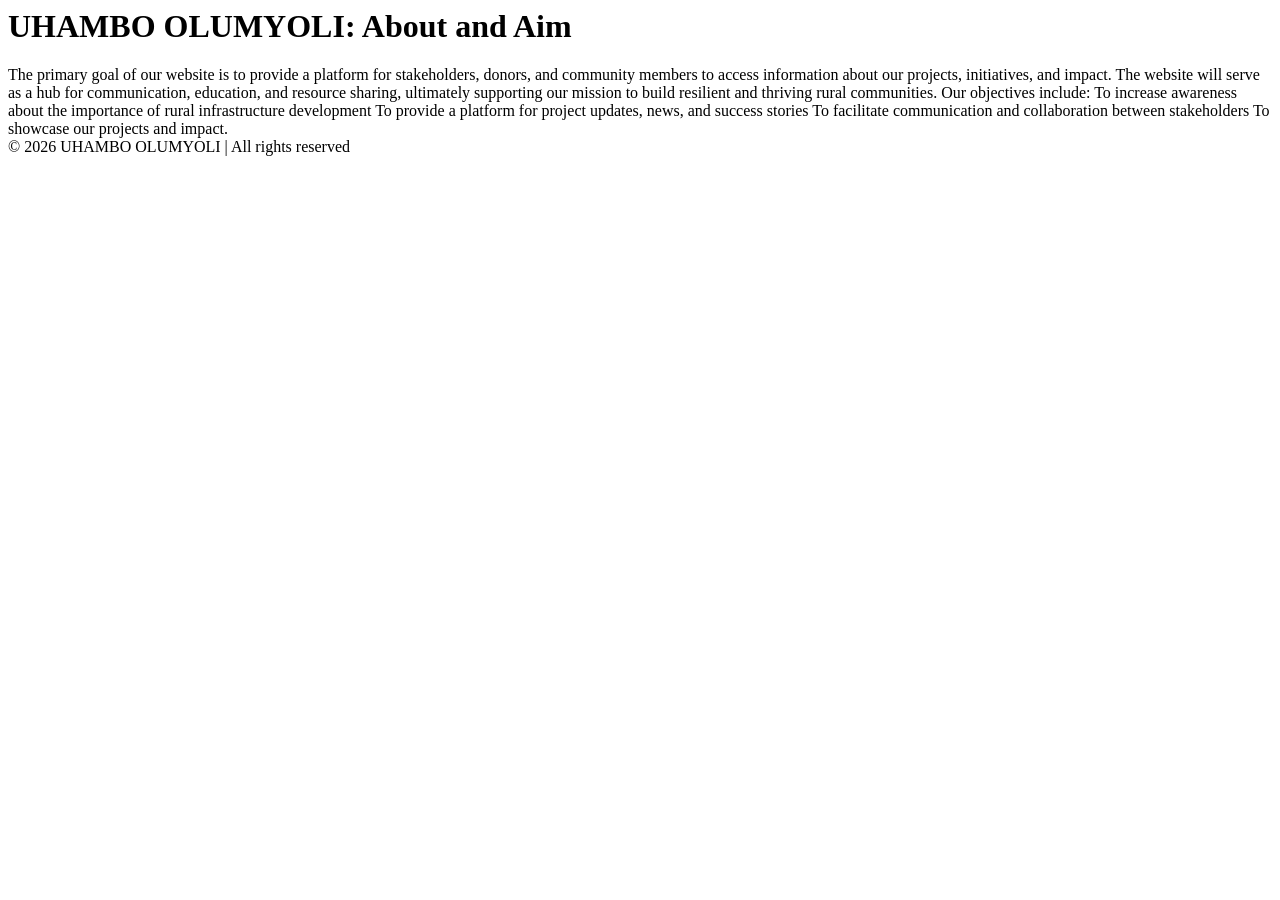
==== About.html @ 9ec94fbd "first commit" ====
<Doctype! html>
<html> 
    <h1> UHAMBO OLUMYOLI: About and Aim</h1>
<body> The primary goal of our website is to provide a platform for stakeholders, donors, and community members to access information about our projects, initiatives, and impact. The website will serve as a hub for communication, education, and resource sharing, ultimately supporting our mission to build resilient and thriving rural communities. Our objectives include: 

To increase awareness about the importance of rural infrastructure development 

To provide a platform for project updates, news, and success stories 

To facilitate communication and collaboration between stakeholders 

To showcase our projects and impact.
</body>
<footer>&copy; 2026 UHAMBO OLUMYOLI | All rights reserved</footer>
</html>
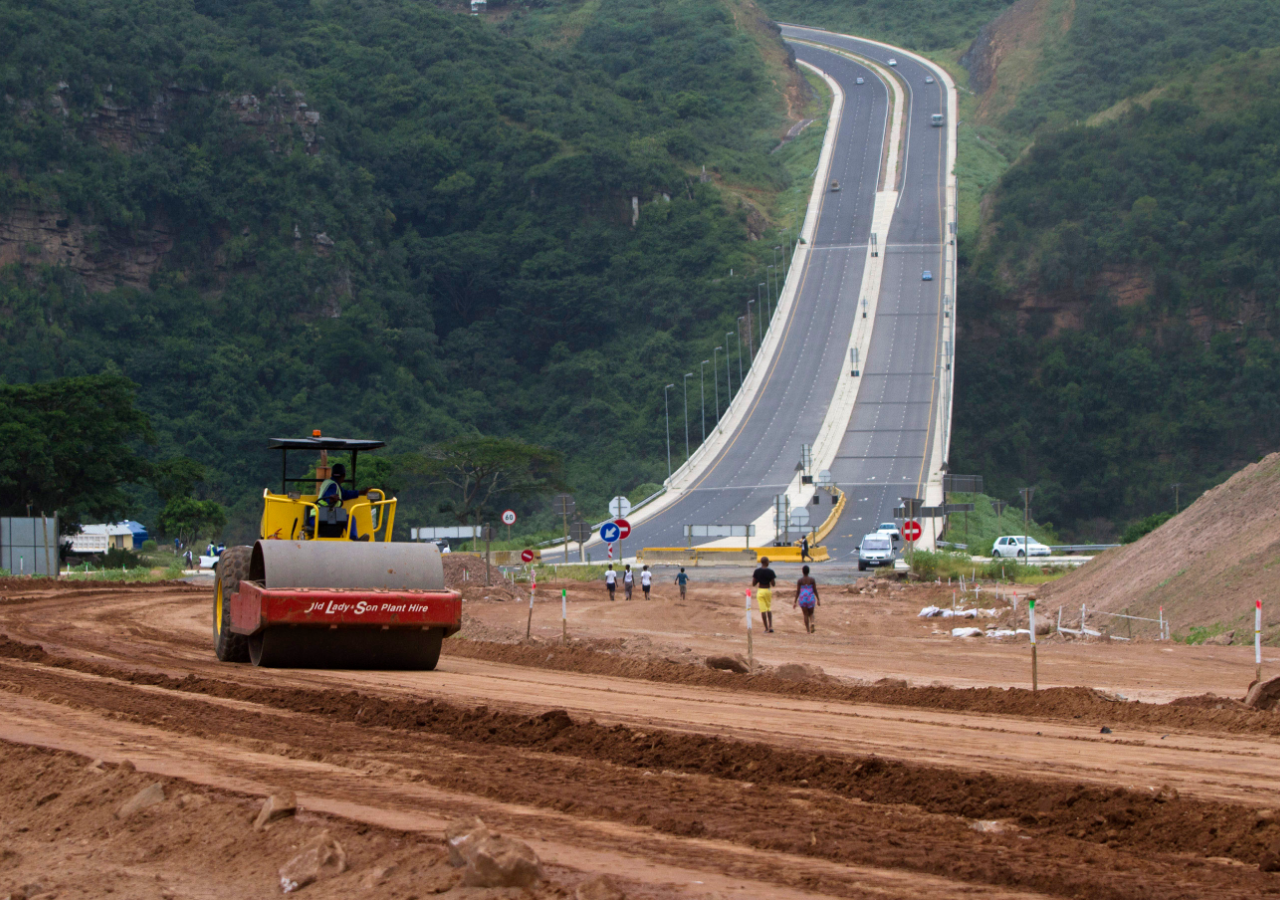
==== commit f783c6e8: "Commiting part2 files" ====
--- a/About.html
+++ b/About.html
@@ -1,15 +1,12 @@
-<Doctype! html>
-<html> 
-    <h1> UHAMBO OLUMYOLI: About and Aim</h1>
-<body> The primary goal of our website is to provide a platform for stakeholders, donors, and community members to access information about our projects, initiatives, and impact. The website will serve as a hub for communication, education, and resource sharing, ultimately supporting our mission to build resilient and thriving rural communities. Our objectives include: 
-
-To increase awareness about the importance of rural infrastructure development 
-
-To provide a platform for project updates, news, and success stories 
-
-To facilitate communication and collaboration between stakeholders 
-
-To showcase our projects and impact.
-</body>
-<footer>&copy; 2026 UHAMBO OLUMYOLI | All rights reserved</footer>
-</html>+<!DOCTYPE html>
+        <html lang="en">
+        <head>
+            <meta charset="UTF-8">
+            <meta name="viewport" content="width=device-width, initial-scale=1.0">
+            <link rel="stylesheet" href="CSS/style.css">
+            <title>UHAMBO OLUMYOLI</title>
+        </head>
+        <body>
+            
+        </body>
+    </html>
--- a/CSS/style.css
+++ b/CSS/style.css
@@ -0,0 +1,76 @@
+/*GLOBAL STYLES*/
+html, body{
+    height: 100%;
+    margin: 0;
+    padding: 0;
+} 
+header{
+    background-color: clear;
+    text-align: center;
+    padding: 25px;
+}
+h1{
+    text-align: center;
+}
+h3{
+    text-align: center
+}
+body {
+    margin: 0px;
+    font-family: Arial, sans-serif;
+    background-image:url(../Images/Building1.jpg);
+    background-repeat: no-repeat;
+    background-size: cover;
+    background-position: center;
+    background-attachment: fixed;
+    min-height: 100vh;
+    display: flex;
+    flex-direction: column;
+}
+main{
+    margin-left: 20px;
+    margin-right: 20px;
+    flex: 1;
+}
+.navbar ul {
+    list-style-type: none;
+    background-color: rgb(50, 103, 50);
+    padding: 0px;
+    margin: 20px 0;
+    overflow: hidden;
+    display: flex;
+    justify-content: center;
+    gap: 40px;
+    list-style: none;
+}
+nav a{
+    color: white;
+    text-decoration: none;
+    margin: 0 15px;
+}
+.navbar a{
+    color: white;
+    text-decoration: none;
+    padding: 15px;
+    display: block;
+    text-align: center;
+    margin: 0 15px;
+}
+.navbar a:hover{
+    background-color: rgb(52, 32, 31);
+}
+.navbar li{
+    float: left;
+}
+footer {
+    display: block;
+    clear: both;
+    background-color: rgb(69, 37, 37);
+    color: white;
+    text-align: center;
+    padding: 10px 0;
+
+}
+pre{
+    font-family: Arial;
+}
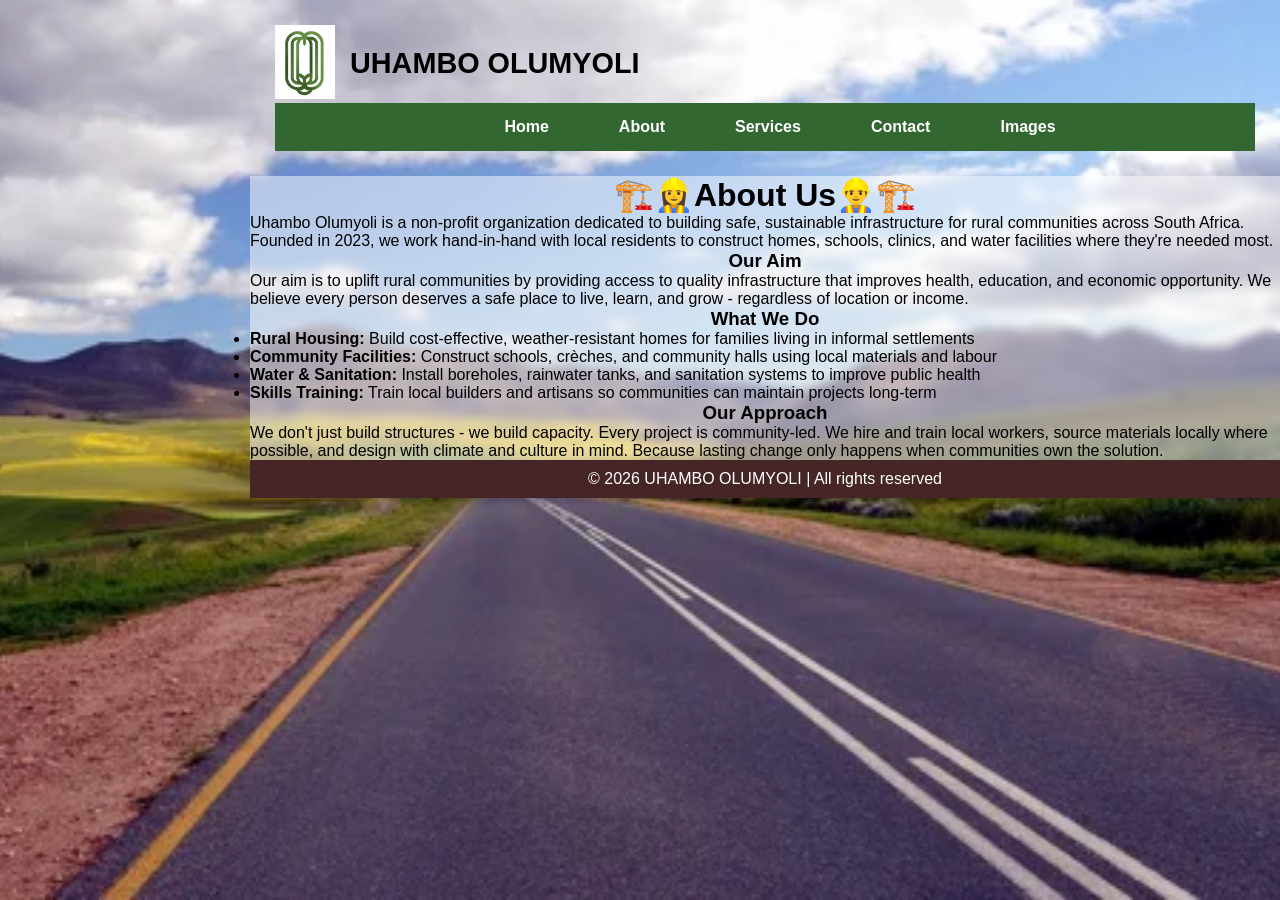
==== commit 28a9677d: "Add construction gallery + update captions" ====
--- a/About.html
+++ b/About.html
@@ -7,6 +7,48 @@
             <title>UHAMBO OLUMYOLI</title>
         </head>
         <body>
-            
-        </body>
-    </html>
+            <header>
+                 <nav>
+    <div class="brand">
+    <div class="logo">
+        <img src="Images/Logo.jpeg" alt="uhambo olumyoli" width="240" height="120">
+    </div>
+    <h1>UHAMBO OLUMYOLI</h1></div>
+</div>
+</nav>
+    <nav class="navbar">
+<ul>
+     <li><a href="index.html">Home</a></li>
+    <li><a href="About.html">About</a></li>
+    <li><a href="Services.html">Services</a></li>
+    <li><a href="Contact.html">Contact</a></li>
+    <li><a href="Images.html">Images</a></li>
+</ul>
+</nav>
+     </header>
+<div class="text-block">
+  <h1>🏗️👷‍♀️About Us👷‍♂️🏗️</h1>
+  
+  <p>Uhambo Olumyoli is a non-profit organization dedicated to building safe, sustainable infrastructure for rural communities across South Africa. Founded in 2023, we work hand-in-hand with local residents to construct homes, schools, clinics, and water facilities where they're needed most.</p>
+
+  <h3>Our Aim</h3>
+  <p>Our aim is to uplift rural communities by providing access to quality infrastructure that improves health, education, and economic opportunity. We believe every person deserves a safe place to live, learn, and grow - regardless of location or income.</p>
+
+  <h3>What We Do</h3>
+  <ul>
+    <li><strong>Rural Housing:</strong> Build cost-effective, weather-resistant homes for families living in informal settlements</li>
+    <li><strong>Community Facilities:</strong> Construct schools, crèches, and community halls using local materials and labour</li>
+    <li><strong>Water & Sanitation:</strong> Install boreholes, rainwater tanks, and sanitation systems to improve public health</li>
+    <li><strong>Skills Training:</strong> Train local builders and artisans so communities can maintain projects long-term</li>
+  </ul>
+
+  <h3>Our Approach</h3>
+  <p>We don't just build structures - we build capacity. Every project is community-led. We hire and train local workers, source materials locally where possible, and design with climate and culture in mind. Because lasting change only happens when communities own the solution.</p>
+</section>
+</div>
+<footer>&copy; 2026 UHAMBO OLUMYOLI | All rights reserved
+</footer>
+
+        
+</body>
+</html>
--- a/CSS/style.css
+++ b/CSS/style.css
@@ -1,9 +1,29 @@
 /*GLOBAL STYLES*/
+
 html, body{
     height: 100%;
     margin: 0;
     padding: 0;
 } 
+* {
+    margin: 0;
+    padding: 0;
+    box-sizing: border-box;
+}
+.logo img{
+    width: 60px;
+    height: auto;
+
+}
+.brand {
+    display: flex;
+    align-items: center;
+        gap: 15px;
+}
+.brand h1{
+    margin: 0;
+    font-size: 1.8rem;
+}
 header{
     background-color: clear;
     text-align: center;
@@ -11,14 +31,20 @@
 }
 h1{
     text-align: center;
+    color: black;
+    font-family: Arial, Helvetica, sans-serif;
+}
+h2{
+    text-align: center;
+    color: white;
 }
 h3{
-    text-align: center
+    text-align: center;
+    color: black;
 }
 body {
-    margin: 0px;
-    font-family: Arial, sans-serif;
-    background-image:url(../Images/Building1.jpg);
+    font-family: Arial, Helvetica, sans-serif;
+    background-image:url(../Images/Product.jpg);
     background-repeat: no-repeat;
     background-size: cover;
     background-position: center;
@@ -26,42 +52,51 @@
     min-height: 100vh;
     display: flex;
     flex-direction: column;
+    padding-left: 250px;
+  background-size: cover;
+  color: white; /* text stays white + bright */
+  margin: 0;
 }
 main{
-    margin-left: 20px;
-    margin-right: 20px;
+    margin: 30px auto;
+    background: rgba(255, 255, 255, 0.5);
+    padding: 40px;
+    max-width: 1000px;
+    border-radius: 8px;
+    box-shadow: 0 4px 15 px rgba(0,0,0,0.2);
     flex: 1;
 }
 .navbar ul {
     list-style-type: none;
     background-color: rgb(50, 103, 50);
     padding: 0px;
-    margin: 20px 0;
+    margin: 0;
     overflow: hidden;
     display: flex;
     justify-content: center;
     gap: 40px;
     list-style: none;
+    width: 100%;
 }
 nav a{
     color: white;
     text-decoration: none;
     margin: 0 15px;
+    font-weight: bold;
 }
 .navbar a{
     color: white;
     text-decoration: none;
-    padding: 15px;
+    padding: 15px 0;
     display: block;
     text-align: center;
     margin: 0 15px;
+    width: 100%;
 }
 .navbar a:hover{
     background-color: rgb(52, 32, 31);
 }
-.navbar li{
-    float: left;
-}
+
 footer {
     display: block;
     clear: both;
@@ -69,8 +104,145 @@
     color: white;
     text-align: center;
     padding: 10px 0;
+    width: 100%;
 
 }
 pre{
     font-family: Arial;
+}
+
+/*CONTACT PAGE STYLE*/
+
+.contact-wrapper {
+  display: flex;
+  gap: 40px;
+  margin-top: 30px;
+  flex-wrap: wrap;
+}
+
+.contact-info {
+  flex: 1;
+  min-width: 250px;
+}
+
+.google-form {
+  flex: 1;
+  min-width: 300px;
+}
+
+.google-form iframe {
+  width: 100%;
+  border-radius: 15px;
+}
+
+.contact-card {
+  max-width: 900px; /* wider for form + info */
+}
+
+/*IMAGES PAGE STYLE*/
+
+.image-block {
+  width: 260px;                    /* total width of black block */
+  background: black;               /* black background */
+  border-radius: 35px;             /* big rounded corners like Simon */
+  padding: 20px;                   /* space between black edge + image */
+  margin: 40px auto;               /* centers block on page */
+  text-align: center;
+}
+
+.image-block img {
+  width: 100%;                     /* image fills inside the padding */
+  border-radius: 15px;             /* image corners slightly rounded */
+  display: block;
+}
+
+.caption {
+  color: white;
+  font-size: 1.4rem;
+  font-weight: bold;
+  margin-top: 18px;                /* space between image + caption */
+  font-family: Arial, sans-serif;
+}
+.gallery {
+  display: flex;
+  gap: 30px;
+  justify-content: center;
+  flex-wrap: wrap;
+}
+.text-block {
+  background: rgba(255, 255, 255, 0.5); /* 0.9 = 90% white, 10% see-through */
+  backdrop-filter: blur(5px);           /* frosted glass effect - looks modern */
+  color: black;
+}
+
+/*SERVICES PAGE STYLE*/
+
+.services {
+  max-width: 1100px;
+  margin: 40px auto;
+  padding: 20px;
+}
+
+.services h2 {
+  text-align: center;
+  color: green;
+  margin-bottom: 10px;
+}
+
+.services .intro {
+  text-align: center;
+  max-width: 700px;
+  margin: 0 auto 40px;
+  line-height: 1.6;
+}
+
+.service-grid {
+  display: grid;
+  grid-template-columns: repeat(auto-fit, minmax(300px, 1fr)); /* auto responsive */
+  gap: 25px;
+}
+
+.service-card {
+  background: rgb(91, 44, 44);
+  border-left: 4px solid green; /* matches your footer */
+  padding: 20px;
+  border-radius: 8px;
+  box-shadow: 0 2px 5px rgba(0,0,0,0.1);
+}
+
+.service-card h3 {
+  margin-top: 0;
+  color: #333;
+}
+
+.service-card ul {
+  margin: 10px 0 0 20px;
+  line-height: 1.6;
+}
+.intro {
+    color: black;
+}
+
+/*ABOUT PAGE STYLE*/
+
+.about {
+  max-width: 900px;
+  margin: 40px auto;
+  padding: 20px;
+  line-height: 1.7;
+}
+
+.about h2 {
+  color: green; /* matches your footer */
+  text-align: center;
+  margin-bottom: 30px;
+}
+
+.about h3 {
+  margin-top: 30px;
+  color: #333;
+}
+
+.about ul {
+  margin-left: 20px;
 }
